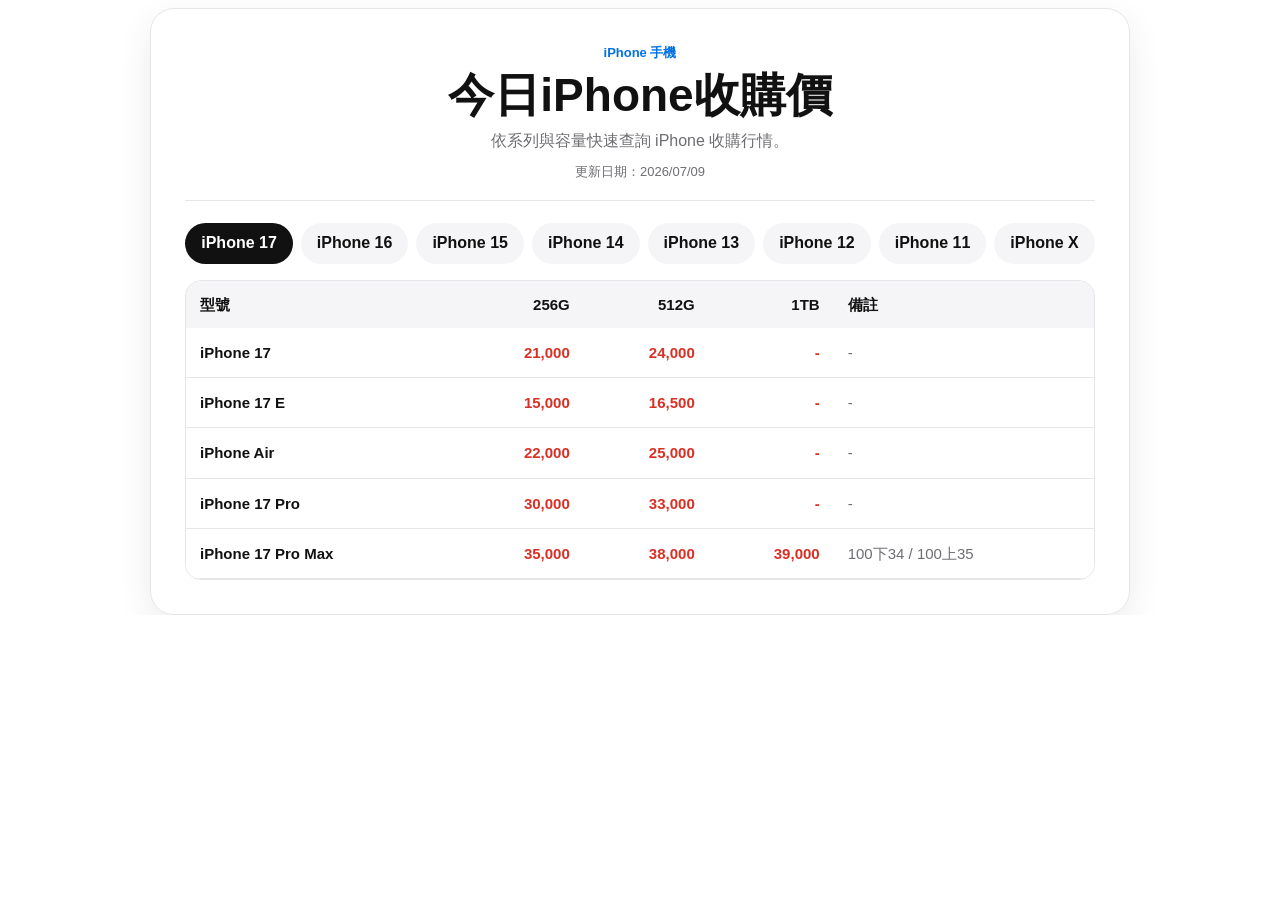
==== embed-iphone.html @ d2102304 "Add files via upload" ====
<!doctype html>
<html lang="zh-Hant">
  <head>
    <meta charset="utf-8">
    <meta name="viewport" content="width=device-width, initial-scale=1">
    <title>PD通訊 | iPhone 收購價</title>
    <link rel="stylesheet" href="embed.css">
  </head>
  <body data-category-filter="iphone">
    <main class="embed-shell">
      <section class="market-panel" id="price-table">
        <div class="category-tabs" data-category-tabs="used"></div>

        <div class="market-card">
          <div class="market-heading">
            <p class="eyebrow" data-market-label>iPhone 手機</p>
            <h1 data-market-title>今日iPhone收購價</h1>
            <p data-market-subtitle>依系列與容量快速查詢收購行情，實際價格以現場檢測為準。</p>
            <span class="updated-date" data-updated="used"></span>
          </div>

          <div class="series-tabs" data-table-tabs="used"></div>

          <div class="table-wrap">
            <table class="price-table matrix-table">
              <thead></thead>
              <tbody data-price-table="used"></tbody>
            </table>
          </div>
        </div>
      </section>
    </main>

    <script src="price-data.js"></script>
    <script src="app.js"></script>
  </body>
</html>
---- embed.css ----
:root {
  --ink: #111111;
  --muted: #6e6e73;
  --line: #e5e5ea;
  --white: #ffffff;
  --soft: #f5f5f7;
  --blue: #0071e3;
  --red: #d93025;
  --shadow: 0 12px 34px rgba(0, 0, 0, 0.08);
}

* { box-sizing: border-box; }
html { scroll-behavior: smooth; }
body {
  margin: 0;
  color: var(--ink);
  background: transparent;
  font-family: "Noto Sans TC", "Microsoft JhengHei", Arial, sans-serif;
  line-height: 1.55;
}

.embed-shell {
  width: 100%;
  background: transparent;
}

.market-panel {
  padding: 8px 0 0;
  overflow: hidden;
}

.category-tabs {
  display: flex;
  gap: 14px;
  justify-content: center;
  margin: 0 auto 22px;
  padding: 8px;
  width: fit-content;
  max-width: 100%;
  overflow-x: auto;
  background: rgba(255, 255, 255, 0.96);
  border: 1px solid var(--line);
  border-radius: 999px;
  box-shadow: var(--shadow);
  scrollbar-width: none;
}

.category-tabs[hidden] {
  display: none;
}

.category-tabs::-webkit-scrollbar,
.series-tabs::-webkit-scrollbar {
  display: none;
}

.category-tab {
  display: inline-flex;
  align-items: center;
  gap: 10px;
  min-height: 54px;
  padding: 12px 26px;
  color: var(--ink);
  background: transparent;
  border: 0;
  border-radius: 999px;
  cursor: pointer;
  font: inherit;
  font-size: 16px;
  font-weight: 800;
  white-space: nowrap;
}

.category-tab.active {
  color: var(--white);
  background: #111111;
}

.category-icon {
  display: inline-grid;
  width: 21px;
  height: 21px;
  place-items: center;
}

.category-icon svg {
  width: 21px;
  height: 21px;
  fill: none;
  stroke: currentColor;
  stroke-width: 2;
  stroke-linecap: round;
  stroke-linejoin: round;
}

.market-card {
  width: min(100%, 980px);
  margin: 0 auto;
  padding: clamp(18px, 3vw, 34px);
  background: rgba(255, 255, 255, 0.98);
  border: 1px solid var(--line);
  border-radius: 24px;
  box-shadow: var(--shadow);
}

.market-heading {
  display: grid;
  justify-items: center;
  text-align: center;
  gap: 8px;
  margin-bottom: 22px;
  padding-bottom: 18px;
  border-bottom: 1px solid var(--line);
}

.eyebrow {
  margin: 0;
  color: var(--blue);
  font-size: 13px;
  font-weight: 800;
}

h1 {
  margin: 0;
  font-size: clamp(30px, 5vw, 46px);
  line-height: 1.08;
}

p {
  margin: 0;
  color: var(--muted);
}

.updated-date {
  color: var(--muted);
  font-size: 13px;
}

.series-tabs,
.tabs {
  display: flex;
  flex-wrap: wrap;
  justify-content: center;
  gap: 8px;
  margin-bottom: 16px;
}

.tab {
  min-height: 38px;
  padding: 8px 16px;
  color: var(--ink);
  background: var(--soft);
  border: 0;
  border-radius: 999px;
  cursor: pointer;
  font: inherit;
  font-weight: 800;
}

.tab.active {
  color: var(--white);
  background: #111111;
}

.table-wrap {
  overflow-x: auto;
  background: var(--white);
  border: 1px solid var(--line);
  border-radius: 16px;
}

.price-table {
  width: 100%;
  min-width: 0;
  border-collapse: collapse;
  font-size: 15px;
}

.price-table th {
  padding: 12px 14px;
  color: #111111;
  background: var(--soft);
  text-align: left;
  font-weight: 800;
}

.price-table td {
  padding: 13px 14px;
  border-bottom: 1px solid var(--line);
  background: var(--white);
}

.matrix-table th,
.matrix-table td {
  text-align: right;
  white-space: nowrap;
}

.matrix-table th:first-child,
.matrix-table td:first-child,
.matrix-table th:last-child,
.matrix-table td:last-child {
  text-align: left;
}

.model-name {
  color: #111111;
  font-weight: 800;
}

.note-cell {
  min-width: 92px;
  color: var(--muted);
  white-space: normal;
}

.price {
  color: var(--red);
  font-weight: 800;
}

@media (max-width: 700px) {
  .market-panel { padding-top: 0; }
  .category-tabs {
    justify-content: flex-start;
    width: 100%;
    margin-bottom: 16px;
  }
  .category-tab {
    min-height: 50px;
    padding: 10px 18px;
  }
  .market-card {
    border-radius: 18px;
    padding: 18px 14px;
  }
  .market-heading {
    margin-bottom: 16px;
    padding-bottom: 14px;
  }
  h1 {
    font-size: 30px;
  }
  .series-tabs {
    flex-wrap: nowrap;
    justify-content: flex-start;
    overflow-x: auto;
    padding-bottom: 4px;
  }
  .tab {
    flex: 0 0 auto;
    min-height: 44px;
    padding: 9px 18px;
  }
  .table-wrap {
    border-radius: 14px;
  }
  .price-table {
    font-size: 13px;
  }
  .price-table th,
  .price-table td {
    padding: 10px 8px;
  }
  .model-name {
    min-width: 92px;
    white-space: normal;
    line-height: 1.25;
  }
  .matrix-table th,
  .matrix-table td {
    white-space: normal;
  }
  .price {
    white-space: nowrap;
  }
  .note-cell {
    min-width: 72px;
    font-size: 12px;
  }
}
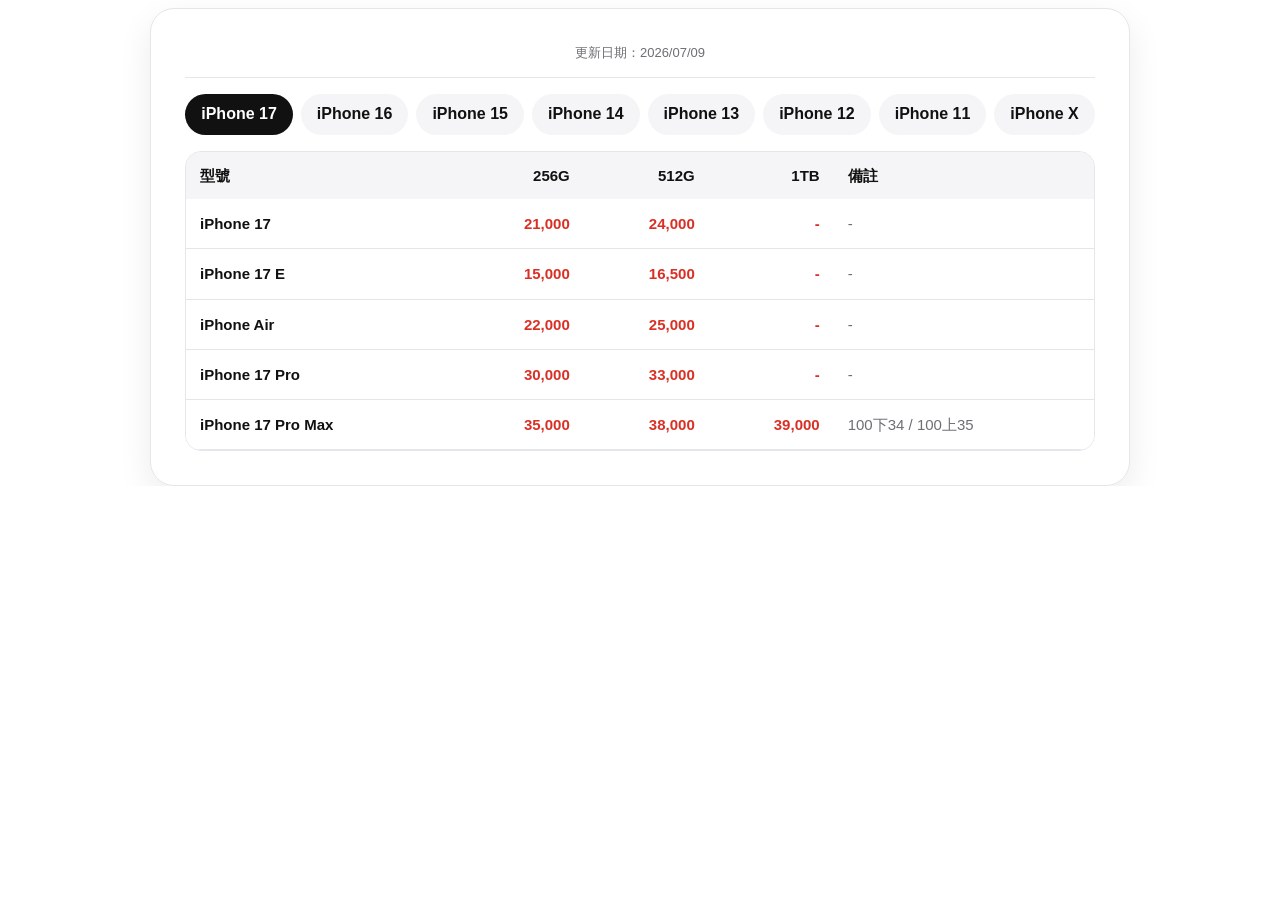
==== commit c7a1e331: "Add files via upload" ====
--- a/embed-iphone.html
+++ b/embed-iphone.html
@@ -13,9 +13,6 @@
 
         <div class="market-card">
           <div class="market-heading">
-            <p class="eyebrow" data-market-label>iPhone 手機</p>
-            <h1 data-market-title>今日iPhone收購價</h1>
-            <p data-market-subtitle>依系列與容量快速查詢收購行情，實際價格以現場檢測為準。</p>
             <span class="updated-date" data-updated="used"></span>
           </div>
 
--- a/embed.css
+++ b/embed.css
@@ -107,9 +107,9 @@
   display: grid;
   justify-items: center;
   text-align: center;
-  gap: 8px;
-  margin-bottom: 22px;
-  padding-bottom: 18px;
+  gap: 6px;
+  margin-bottom: 16px;
+  padding-bottom: 14px;
   border-bottom: 1px solid var(--line);
 }
 
@@ -235,8 +235,8 @@
     padding: 18px 14px;
   }
   .market-heading {
-    margin-bottom: 16px;
-    padding-bottom: 14px;
+    margin-bottom: 12px;
+    padding-bottom: 10px;
   }
   h1 {
     font-size: 30px;
